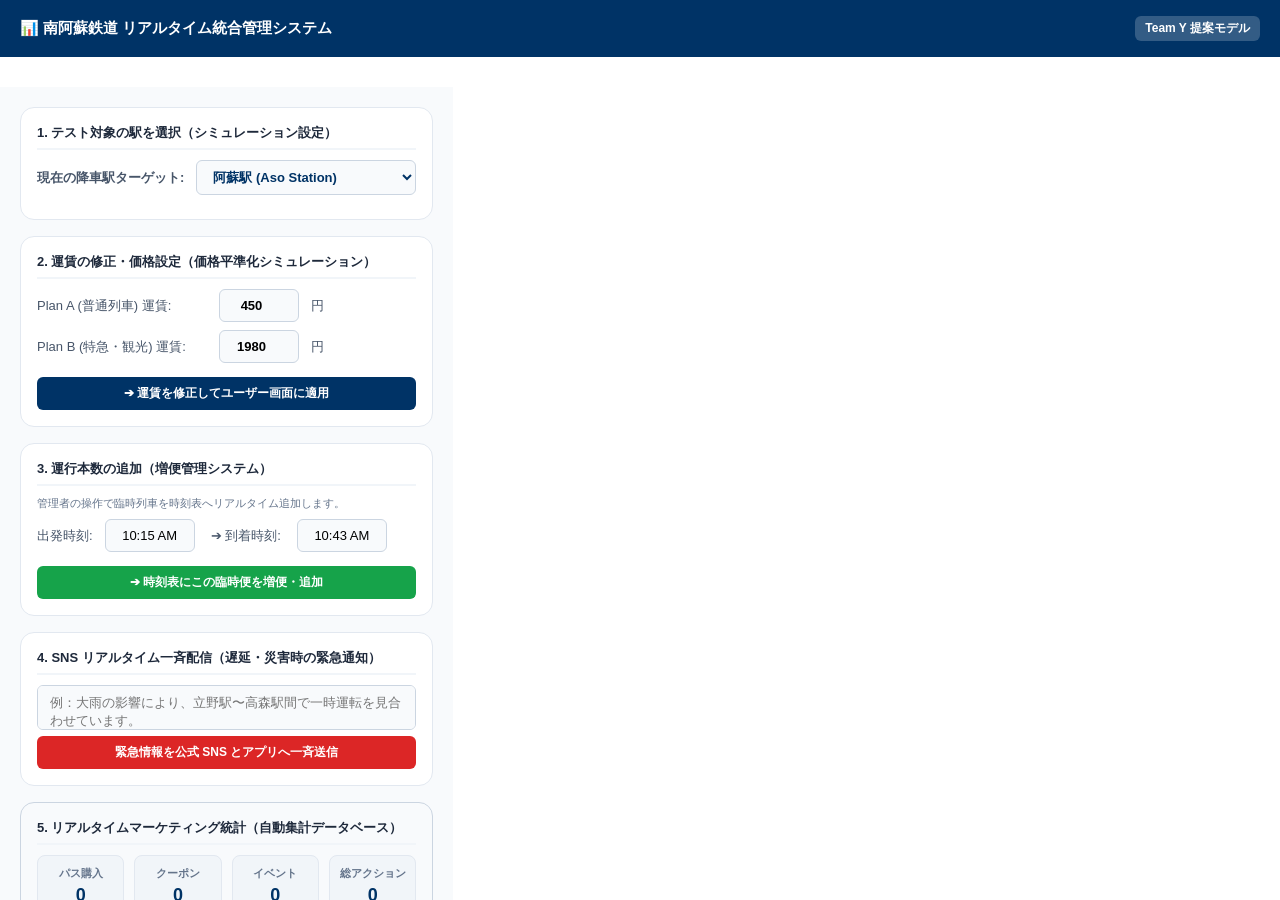
==== admin-dashboard.html @ 8301affa "Add files via upload" ====
<!DOCTYPE html>
<html lang="ja">
<head>
    <meta charset="UTF-8">
    <link rel="stylesheet" href="style.css">
</head>
<body style="background: transparent; padding: 0; margin: 0; height: 100vh; display: flex; flex-direction: column; overflow: hidden;">

    <div class="admin-header">
        <span>📊 南阿蘇鉄道 リアルタイム統合管理システム</span>
        <span style="background:rgba(255,255,255,0.2); font-size:12px; padding:4px 10px; border-radius:6px; font-weight: bold;">Team Y 提案モデル</span>
    </div>

    <div class="admin-body">
        
        <div class="admin-section">
            <h3>1. テスト対象の駅を選択（シミュレーション設定）</h3>
            <div class="flex-input">
                <label style="font-weight: bold; color: #475569;">現在の降車駅ターゲット:</label>
                <select id="adminStationSelect" onchange="adminModifyStation()" style="width: 220px; font-weight: bold; color: #003366;">
                    <option value="阿蘇駅">阿蘇駅 (Aso Station)</option>
                    <option value="白川水源駅">白川水源駅 (Shirakawa Suigen)</option>
                    <option value="高森駅">高森駅 (Takamori Station)</option>
                </select>
            </div>
        </div>

        <div class="admin-section">
            <h3>2. 運賃の修正・価格設定（価格平準化シミュレーション）</h3>
            <div class="flex-input">
                <span style="width: 170px;">Plan A (普通列車) 運賃:</span>
                <input type="number" id="inputPriceA" value="450" style="width:80px; text-align: center; font-weight: bold;"> 円
            </div>
            <div class="flex-input">
                <span style="width: 170px;">Plan B (特急・観光) 運賃:</span>
                <input type="number" id="inputPriceB" value="1980" style="width:80px; text-align: center; font-weight: bold;"> 円
            </div>
            <button class="btn-admin" onclick="adminUpdatePrices()" style="margin-top: 6px;">➔ 運賃を修正してユーザー画面に適用</button>
        </div>

        <div class="admin-section">
            <h3>3. 運行本数の追加（増便管理システム）</h3>
            <p style="font-size:11px; color:#64748b; margin:0 0 8px 0;">管理者の操作で臨時列車を時刻表へリアルタイム追加します。</p>
            <div class="flex-input">
                <span>出発時刻:</span>
                <input type="text" id="extraTimeDep" value="10:15 AM" style="width:90px; text-align: center;">
                <span style="margin: 0 4px;">➔ 到着時刻:</span>
                <input type="text" id="extraTimeArr" value="10:43 AM" style="width:90px; text-align: center;">
            </div>
            <button class="btn-admin" style="background:#16a34a; margin-top: 6px;" onclick="adminAddTrain()">➔ 時刻表にこの臨時便を増便・追加</button>
        </div>

        <div class="admin-section">
            <h3>4. SNS リアルタイム一斉配信（遅延・災害時の緊急通知）</h3>
            <div class="flex-input" style="margin-bottom: 6px;">
                <textarea id="adminEmergencyText" style="width:100%; height:45px; resize: none;" placeholder="例：大雨の影響により、立野駅〜高森駅間で一時運転を見合わせています。"></textarea>
            </div>
            <button class="btn-admin btn-danger" onclick="adminSendEmergency()">緊急情報を公式 SNS とアプリへ一斉送信</button>
        </div>

        <div class="admin-section fill-remaining" style="background:#f8fafc; border-color: #cbd5e1;">
            <h3>5. リアルタイムマーケティング統計（自動集計データベース）</h3>
            <div class="dashboard-grid">
                <div class="dash-card"><div>パス購入</div><div id="countPass" class="dash-num">0</div></div>
                <div class="dash-card"><div>クーポン</div><div id="countCoupon" class="dash-num">0</div></div>
                <div class="dash-card"><div>イベント</div><div id="countEvent" class="dash-num">0</div></div>
                <div class="dash-card"><div>総アクション</div><div id="countAction" class="dash-num">0</div></div>
            </div>
            <div style="font-size:11px; font-weight:bold; margin-bottom:6px; color:#475569;">サーバーデータ受信ログ:</div>
            <div id="adminLogScreen" class="log-screen">
                [SYSTEM] 運営管理サーバー起動完了。データ連携待機中...<br>
            </div>
            <button class="btn-admin" style="background: #64748b; margin-top: 8px; padding: 6px 12px; font-size: 11px;" onclick="clearStatsAndLogs()">🔄 統計データとログを完全にクリア (Reset to 0)</button>
        </div>
    </div>

    <script>
        let passCount = 0;
        let couponCount = 0;
        let eventCount = 0;
        let actionCount = 0;

        function writeLog(tag, msg) {
            const screen = document.getElementById('adminLogScreen');
            const time = new Date().toLocaleTimeString();
            screen.innerHTML = `[${time}] [<span style="color:#38bdf8;font-weight:bold;">${tag}</span>] ${msg}<br>` + screen.innerHTML;
            actionCount++;
            document.getElementById('countAction').innerText = actionCount;
        }

        function processIncomingData(data) {
            if (data.type === 'パス購入') {
                passCount++;
                document.getElementById('countPass').innerText = passCount;
                writeLog("TICKET_DB", data.message);
            } else if (data.type === 'クーポン利用') {
                couponCount++;
                document.getElementById('countCoupon').innerText = couponCount;
                writeLog("COUPON_DB", data.message);
            } else if (data.type === 'イベント特典') {
                eventCount++;
                document.getElementById('countEvent').innerText = eventCount;
                writeLog("EVENT_DB", data.message);
            } else {
                writeLog("USER_TRACE", data.message);
            }
        }

        // New manual cleanup function to clear database variables and UI elements
        function clearStatsAndLogs() {
            passCount = 0;
            couponCount = 0;
            eventCount = 0;
            actionCount = 0;
            
            document.getElementById('countPass').innerText = "0";
            document.getElementById('countCoupon').innerText = "0";
            document.getElementById('countEvent').innerText = "0";
            document.getElementById('countAction').innerText = "0";
            
            document.getElementById('adminLogScreen').innerHTML = `[SYSTEM] データベース統計及び通信ログを初期化しました。<br>`;
        }

        function adminModifyStation() {
            const selectedSt = document.getElementById('adminStationSelect').value;
            const phoneFrame = window.parent.frames["phoneView"];
            
            // Keep automated reset here when changing target stations
            clearStatsAndLogs();

            if(phoneFrame && phoneFrame.document.getElementById('userDest')) {
                phoneFrame.document.getElementById('userDest').innerText = selectedSt;
                if(selectedSt === "阿蘇駅") {
                    phoneFrame.document.getElementById('userTimeA').innerText = "09:30 AM 発 ➔ 09:58 AM 着";
                    phoneFrame.document.getElementById('userTimeB').innerText = "10:56 AM 発 ➔ 11:22 AM 着";
                    document.getElementById('inputPriceA').value = 450;
                    document.getElementById('inputPriceB').value = 1980;
                } else if(selectedSt === "白川水源駅") {
                    phoneFrame.document.getElementById('userTimeA').innerText = "12:04 PM 発 ➔ 12:33 PM 着";
                    phoneFrame.document.getElementById('userTimeB').innerText = "01:15 PM 発 ➔ 01:42 PM 着";
                    document.getElementById('inputPriceA').value = 380;
                    document.getElementById('inputPriceB').value = 1480;
                } else if(selectedSt === "高森駅") {
                    phoneFrame.document.getElementById('userTimeA').innerText = "02:10 PM 発 ➔ 02:45 PM 着";
                    phoneFrame.document.getElementById('userTimeB').innerText = "03:40 PM 発 ➔ 04:12 PM 着";
                    document.getElementById('inputPriceA').value = 490;
                    document.getElementById('inputPriceB').value = 1980;
                }
                adminUpdatePrices();
                writeLog("ADMIN_EDIT", `降車ターゲット駅を【${selectedSt}】に変更しました。`);
            }
        }

        function adminUpdatePrices() {
            const priceA = document.getElementById('inputPriceA').value;
            const priceB = document.getElementById('inputPriceB').value;
            const phoneFrame = window.parent.frames["phoneView"];

            if(phoneFrame) {
                if(phoneFrame.document.getElementById('userPriceA')) {
                    phoneFrame.document.getElementById('userPriceA').innerText = `¥${Number(priceA).toLocaleString()}`;
                }
                if(phoneFrame.document.getElementById('userPriceB')) {
                    phoneFrame.document.getElementById('userPriceB').innerText = `¥${Number(priceB).toLocaleString()}`;
                }
                writeLog("ADMIN_EDIT", `運賃設定を上書き修正しました。[Plan A]: ¥${priceA}, [Plan B]: ¥${priceB}`);
            }
        }

        function adminAddTrain() {
            const dep = document.getElementById('extraTimeDep').value;
            const arr = document.getElementById('extraTimeArr').value;
            const phoneFrame = window.parent.frames["phoneView"];

            if(phoneFrame) {
                phoneFrame.document.getElementById('userTimeExtra').innerText = `${dep}発 ➔ ${arr}着`;
                phoneFrame.document.getElementById('userExtraTrainBox').style.display = 'block';
                writeLog("ADMIN_EDIT", `利便性向上のため、臨時増便ダイヤ [普通列車（${dep}発）] をシステムへ追加しました。`);
            }
        }

        function adminSendEmergency() {
            const txt = document.getElementById('adminEmergencyText').value;
            if(txt.trim() === "") { alert("警告メッセージを入力してください。"); return; }
            
            const phoneFrame = window.parent.frames["phoneView"];
            if(phoneFrame && typeof phoneFrame.applyLiveAlert === 'function') {
                phoneFrame.applyLiveAlert(txt);
                writeLog("BROADCAST", `公式SNSおよびアプリへの一斉配信完了: 「${txt}」`);
            }
        }
    </script>
</body>
</html>
---- style.css ----
/* ==========================================================================
   全体の共通設定・初期化
   ========================================================================== */
* {
    box-sizing: border-box;
}
body {
    font-family: 'Segoe UI', Tahoma, Geneva, Verdana, sans-serif, "Noto Sans JP";
    background-color: #f1f5f9;
    margin: 0;
    padding: 20px;
    display: flex;
    justify-content: center;
    align-items: flex-start;
    gap: 30px;
    min-height: 100vh;
}
h1, h2, h3, h4 {
    margin: 0 0 8px 0;
    color: #003366;
}

/* ==========================================================================
   左側: スマートフォン枠 (ユーザー画面アプリ)
   ========================================================================== */
.smartphone-container { 
    width: 380px; 
    flex-shrink: 0;
}
.phone-body {
    width: 100%;
    height: 840px;
    border: 12px solid #1e293b;
    border-radius: 44px;
    overflow: hidden;
    position: relative;
    background-color: #f8fafc;
    display: flex;
    flex-direction: column;
    box-shadow: 0 25px 50px -12px rgba(0, 0, 0, 0.25);
}
.phone-notch {
    width: 140px; height: 23px; background: #1e293b;
    position: absolute; top: 0; left: 50%; transform: translateX(-50%);
    border-bottom-left-radius: 16px; border-bottom-right-radius: 16px;
    z-index: 999;
}

/* アプリ用ヘッダー */
.app-header {
    background: linear-gradient(135deg, #003366 0%, #001f3f 100%);
    color: white; 
    padding: 32px 16px 14px 16px; 
    display: flex;
    flex-direction: column;
    align-items: center;
    gap: 8px;
    text-align: center;
    flex-shrink: 0;
    width: 100%;
}
.app-header .title {
    font-size: 14px;
    font-weight: bold;
    line-height: 1.4;
    width: 100%;
}

/* 【修正点】スクロールが無効化されていたのをきれいに復元 */
.app-content { 
    padding: 16px; 
    flex-grow: 1; 
    overflow-y: auto !important; /* スクロールを確実に有効化 */
    -webkit-overflow-scrolling: touch;
    width: 100%;
}

/* スクロールバーの形跡を消してネイティブアプリ感を出す */
.app-content::-webkit-scrollbar, .admin-body::-webkit-scrollbar {
    display: none;
}
.app-content, .admin-body {
    -ms-overflow-style: none;
    scrollbar-width: none;
}

/* アラートバナー */
.alert-banner {
    background-color: #fee2e2; border: 2px solid #ef4444; color: #991b1b;
    padding: 10px; border-radius: 10px; margin-bottom: 14px; font-size: 12px;
    font-weight: bold; display: none; animation: pulse 2s infinite;
}
@keyframes pulse { 0% { opacity: 1; } 50% { opacity: 0.6; } 100% { opacity: 1; } }

.route-info { background: #ffffff; padding: 14px; border-radius: 12px; border: 1px solid #e2e8f0; margin-bottom: 14px; font-size: 13px; }

/* 列車プランカード */
.plan-card {
    background: #ffffff; border: 2px solid #e2e8f0; border-radius: 14px;
    padding: 14px; margin-bottom: 12px; cursor: pointer; position: relative; transition: all 0.2s;
}
.plan-card.active { border-color: #003366; background-color: #f0f7ff; }
.plan-card.active::after {
    content:"✓ 選択中"; position: absolute; top: 12px; right: 12px;
    background: #003366; color: white; font-size: 10px; padding: 3px 6px; border-radius: 6px; font-weight: bold;
}
.price-num { font-size: 22px; font-weight: 800; color: #e11d48; margin-top: 4px; }

.pass-box { background-color: #fdf2f8; border: 1px solid #fbcfe8; border-radius: 14px; padding: 14px; margin-top: 14px; }
.coupon-box { background-color: #f0fdf4; border: 1px solid #bbf7d0; border-radius: 14px; padding: 14px; margin-top: 14px; }
.inner-card { background: white; border: 1px solid #e2e8f0; border-radius: 10px; padding: 12px; font-size: 12px; margin-top: 8px; line-height: 1.5; }
.btn-ui { width: 100%; border: none; padding: 10px; border-radius: 8px; font-weight: bold; font-size: 12px; cursor: pointer; margin-top: 6px; }
.btn-ui.pass { background: #db2777; color: white; }
.btn-ui.coupon { background: #16a34a; color: white; }


/* ==========================================================================
   右側: 管理システム用 (バックエンド)
   ========================================================================== */
.admin-container { 
    width: 620px; 
    flex-shrink: 0;
}
.admin-panel { 
    background: #ffffff; 
    border-radius: 24px; 
    border: 3px solid #003366; 
    overflow: hidden; 
    box-shadow: 0 25px 50px -12px rgba(0, 0, 0, 0.25); 
    height: 840px;
    display: flex;
    flex-direction: column;
}

/* 管理画面ヘッダー */
.admin-header { 
    background: #003366; 
    color: white; 
    padding: 16px 20px; 
    font-weight: bold; 
    font-size: 15px; 
    display: flex; 
    justify-content: space-between; 
    align-items: center;
    flex-shrink: 0;
    width: 100%;
}

/* 【修正点】余計な下部余白を完全に埋めるための高さ自動計算 */
.admin-body { 
    padding: 20px; 
    background-color: #f8fafc; 
    flex-grow: 1;
    overflow-y: auto; 
    display: flex;
    flex-direction: column;
}

/* フォームセクション */
.admin-section { background: white; border: 1px solid #e2e8f0; border-radius: 14px; padding: 16px; margin-bottom: 16px; }

/* 【修正点】最後のセクション（統計＆ログ）が余白を埋めるように伸長 */
.admin-section.fill-remaining {
    flex-grow: 1;
    margin-bottom: 0;
    display: flex;
    flex-direction: column;
}
.admin-section h3 { font-size: 13px; margin-bottom: 10px; display: flex; align-items: center; gap: 6px; border-bottom: 2px solid #f1f5f9; padding-bottom: 6px; color: #1e293b;}
.flex-input { display: flex; gap: 12px; margin-bottom: 8px; align-items: center; font-size: 13px; color: #475569;}
.flex-input input, .flex-input select, .flex-input textarea { padding: 8px 12px; border: 1px solid #cbd5e1; border-radius: 6px; font-size: 13px; background-color: #f8fafc;}
.flex-input input:focus, .flex-input select:focus { outline: none; border-color: #003366; background-color: white;}
.btn-admin { background: #003366; color: white; border: none; padding: 8px 16px; border-radius: 6px; font-weight: bold; cursor: pointer; font-size: 12px; width: 100%; text-align: center;}
.btn-admin:hover { background: #002244; }
.btn-danger { background: #dc2626; }
.btn-danger:hover { background: #b91c1c; }

/* ログ画面・統計ボックス */
.dashboard-grid { display: flex; gap: 10px; margin-bottom: 12px; flex-shrink: 0; }
.dash-card { flex: 1; background: #f1f5f9; padding: 10px 6px; border-radius: 8px; text-align: center; border: 1px solid #e2e8f0;}
.dash-card div:first-child { font-size: 11px; color: #64748b; margin-bottom: 4px; font-weight: bold; }
.dash-num { font-size: 18px; font-weight: bold; color: #003366; }

/* 【修正点】ログスクリーンが残りの垂直高さをいっぱいに満たすように拡張 */
.log-screen { 
    background: #0f172a; 
    color: #38bdf8; 
    padding: 12px; 
    border-radius: 10px; 
    font-family: monospace; 
    font-size: 11px; 
    flex-grow: 1; /* 固定高さから自動伸長へ変更 */
    min-height: 120px;
    overflow-y: auto; 
    box-sizing: border-box; 
    line-height: 1.5;
}
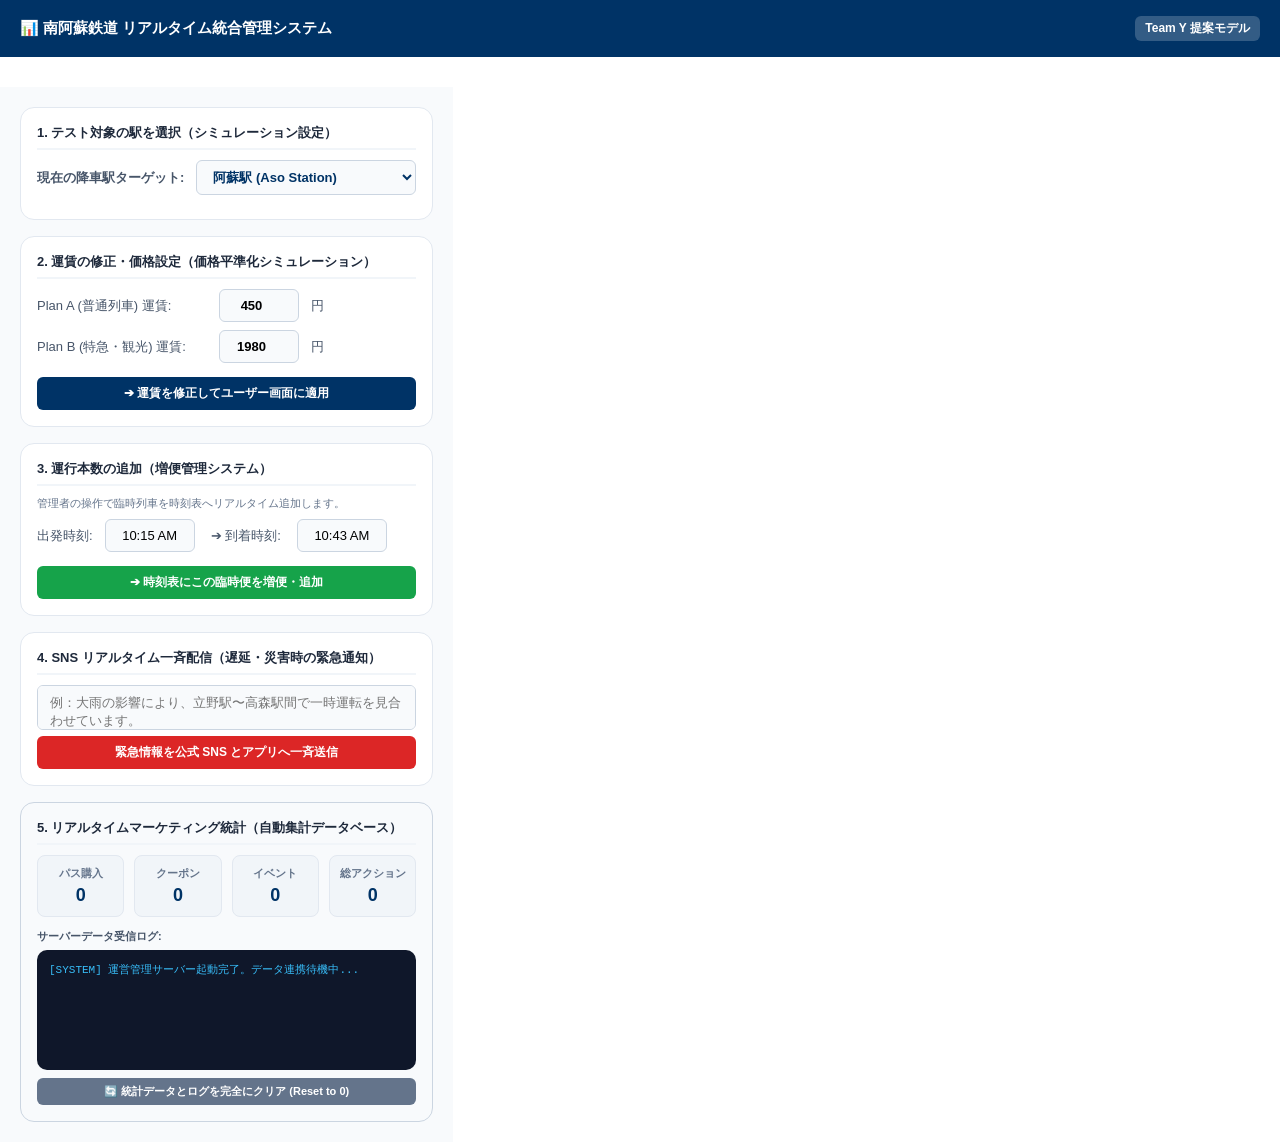
==== commit e8bc1248: "Refactor admin-dashboard.html for improved layout Updated the admin dashboard HTML structure and sty" ====
--- a/admin-dashboard.html
+++ b/admin-dashboard.html
@@ -4,8 +4,8 @@
     <meta charset="UTF-8">
     <link rel="stylesheet" href="style.css">
 </head>
-<body style="background: transparent; padding: 0; margin: 0; height: 100vh; display: flex; flex-direction: column; overflow: hidden;">
-
+<body style="background: transparent; padding: 0; margin: 0; min-height: 100vh; display: flex; flex-direction: column; overflow-y: auto;">
+    
     <div class="admin-header">
         <span>📊 南阿蘇鉄道 リアルタイム統合管理システム</span>
         <span style="background:rgba(255,255,255,0.2); font-size:12px; padding:4px 10px; border-radius:6px; font-weight: bold;">Team Y 提案モデル</span>
@@ -191,4 +191,4 @@
         }
     </script>
 </body>
-</html>+</html>
